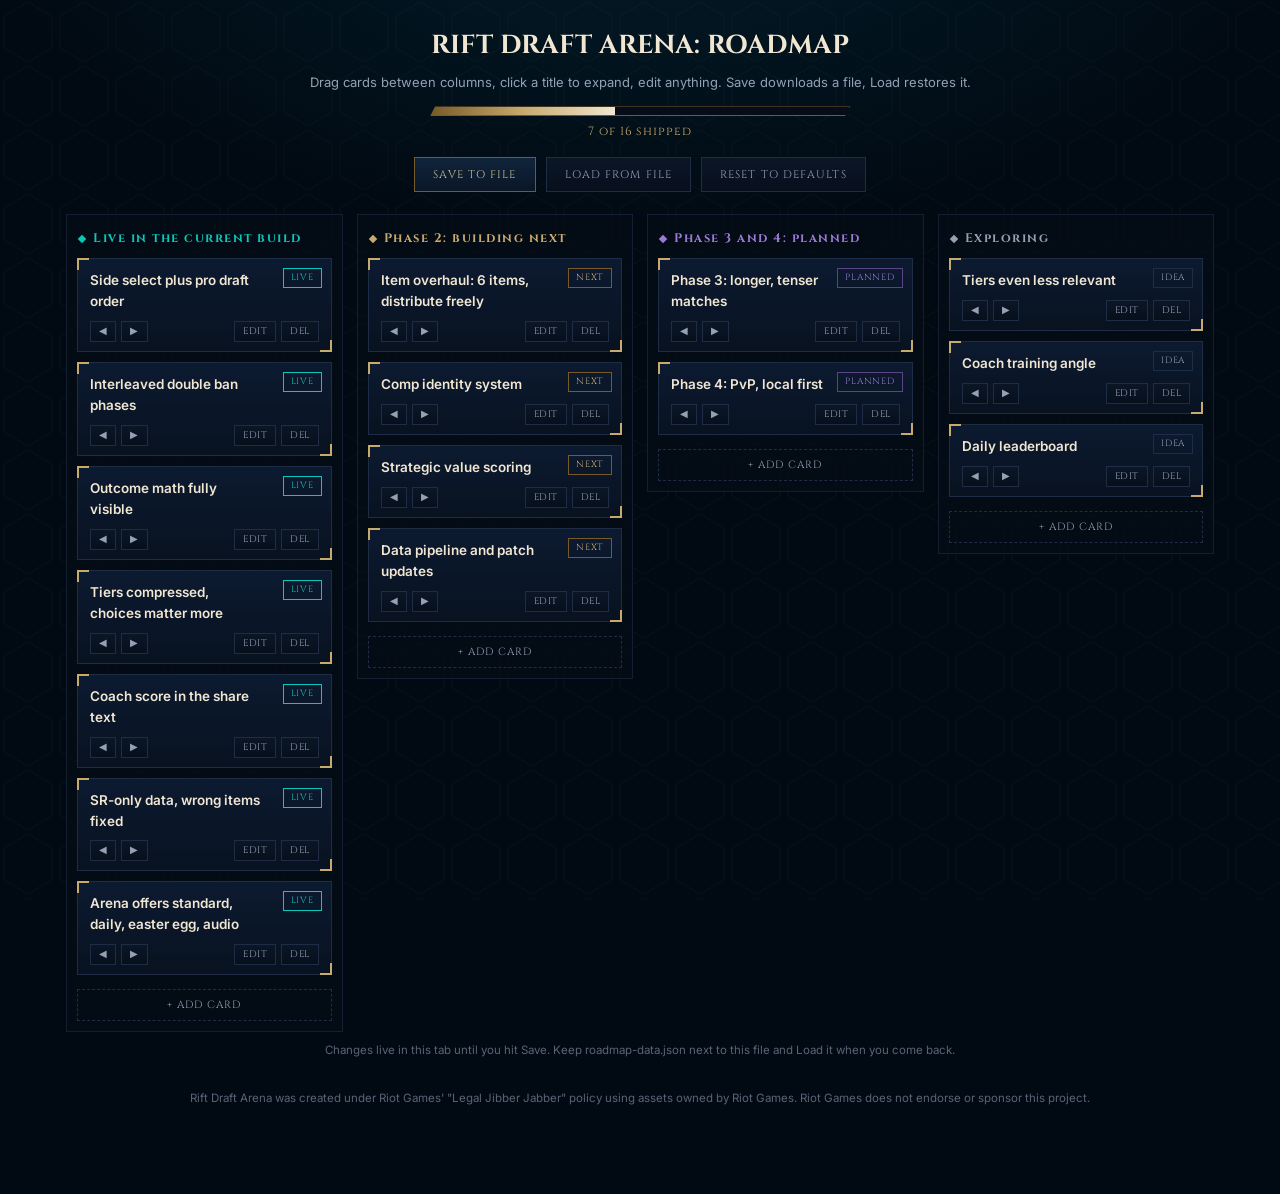
==== roadmap.html @ eca2153c "Initial commit" ====
<!DOCTYPE html>
<html lang="en">
<head>
<meta charset="UTF-8">
<meta name="viewport" content="width=device-width, initial-scale=1.0">
<title>Rift Draft Arena: Roadmap</title>
<link rel="preconnect" href="https://fonts.googleapis.com">
<link rel="preconnect" href="https://fonts.gstatic.com" crossorigin>
<link href="https://fonts.googleapis.com/css2?family=Cinzel:wght@600;700&family=Inter:wght@400;500;600&display=swap" rel="stylesheet">
<style>
:root{
  --bg:#010A13;--panel:#0A1428;--panel2:#060D18;--line:#1E2D45;
  --gold:#C8AA6E;--gold-bright:#F0E6D2;--gold-dim:#785A28;
  --blue:#0AC8B9;--red:#E84057;--purple:#9c7bd6;--text:#94A1B5;
}
*{box-sizing:border-box;margin:0;padding:0}
body{font-family:'Inter',system-ui,sans-serif;background:
  radial-gradient(1100px 540px at 50% -8%, rgba(10,110,140,.18), rgba(1,10,19,0) 60%),var(--bg);
  color:#C4CEDC;font-size:14px;line-height:1.55;min-height:100vh;padding-bottom:60px}
body::before{content:"";position:fixed;inset:0;pointer-events:none;
  background:url('data:image/svg+xml;utf8,<svg xmlns="http://www.w3.org/2000/svg" width="56" height="64" viewBox="0 0 56 64"><path d="M28 2 52 16v32L28 62 4 48V16Z" fill="none" stroke="%23C8AA6E" stroke-opacity="0.045"/></svg>') repeat}
.wrap{max-width:1180px;margin:0 auto;padding:26px 16px;position:relative}
h1{font-family:'Cinzel',serif;color:var(--gold-bright);font-size:26px;text-align:center}
.sub{text-align:center;color:var(--text);margin:6px 0 4px;font-size:13px}
.progress{max-width:420px;margin:14px auto 4px;text-align:center}
.pbar{height:10px;background:var(--panel2);border:1px solid var(--gold-dim);clip-path:polygon(5px 0,100% 0,calc(100% - 5px) 100%,0 100%)}
.pbar i{display:block;height:100%;background:linear-gradient(90deg,#785A28,#C8AA6E,#F0E6D2);transition:width .4s}
.pct{font-family:'Cinzel',serif;color:var(--gold);font-size:12px;margin-top:6px;letter-spacing:.08em}
.toolbar{display:flex;gap:10px;justify-content:center;flex-wrap:wrap;margin:16px 0 22px}
.btn{font-family:'Cinzel',serif;font-size:11px;letter-spacing:.1em;text-transform:uppercase;
  background:linear-gradient(180deg,#10243c,#0a1626);border:1px solid var(--gold-dim);color:#CDBE91;
  padding:9px 18px;cursor:pointer;transition:all .15s}
.btn:hover{border-color:var(--gold);color:var(--gold-bright);box-shadow:0 0 12px rgba(200,170,110,.3)}
.btn.ghost{background:linear-gradient(180deg,#0b1626,#070f1c);border-color:var(--line);color:var(--text)}
.btn.ghost:hover{border-color:var(--gold-dim);color:var(--gold-bright)}
.btn.tiny{padding:4px 9px;font-size:10px;letter-spacing:.06em}
.cols{display:grid;grid-template-columns:repeat(auto-fit,minmax(260px,1fr));gap:14px;align-items:start}
.col{background:rgba(6,13,24,.5);border:1px solid rgba(30,45,69,.6);padding:10px;min-height:140px;transition:outline .1s;outline:1px dashed transparent}
.col.dragover{outline:1px dashed var(--gold);background:rgba(200,170,110,.04)}
.col h2{font-family:'Cinzel',serif;font-size:12.5px;letter-spacing:.12em;margin:4px 2px 10px;display:flex;align-items:center;gap:8px}
.col h2::before{content:"";width:6px;height:6px;transform:rotate(45deg);background:currentColor;flex:none}
.col[data-s="done"] h2{color:var(--blue)} .col[data-s="next"] h2{color:var(--gold)}
.col[data-s="plan"] h2{color:var(--purple)} .col[data-s="idea"] h2{color:var(--text)}
.addbtn{width:100%;margin-top:4px;background:none;border:1px dashed var(--line);color:var(--text);
  font-family:'Cinzel',serif;font-size:10.5px;letter-spacing:.1em;text-transform:uppercase;padding:8px;cursor:pointer}
.addbtn:hover{border-color:var(--gold-dim);color:var(--gold-bright)}
.card{background:linear-gradient(180deg,#0c1a30,#081220);border:1px solid var(--line);padding:11px 12px 9px;margin-bottom:10px;position:relative;transition:border-color .15s,opacity .15s}
.card:hover{border-color:var(--gold)}
.card.dragging{opacity:.4}
.card::before{content:"";position:absolute;top:-1px;left:-1px;width:10px;height:10px;border-top:2px solid var(--gold);border-left:2px solid var(--gold);pointer-events:none}
.card::after{content:"";position:absolute;bottom:-1px;right:-1px;width:10px;height:10px;border-bottom:2px solid var(--gold);border-right:2px solid var(--gold);pointer-events:none}
.card b.title{color:var(--gold-bright);font-weight:600;font-size:13.5px;display:block;padding-right:56px;cursor:pointer}
.pill{position:absolute;top:9px;right:9px;font-family:'Cinzel',serif;font-size:9px;letter-spacing:.08em;padding:2px 7px;border:1px solid}
.p-done{color:var(--blue);border-color:var(--blue)}
.p-next{color:var(--gold);border-color:var(--gold-dim)}
.p-plan{color:var(--purple);border-color:#5a4486}
.p-idea{color:var(--text);border-color:var(--line)}
.det{display:none;margin-top:8px;font-size:12.5px;color:var(--text);border-top:1px solid var(--line);padding-top:8px}
.card.open .det{display:block}
.det .src{color:#7f8ba0;font-style:italic;display:block;margin-bottom:6px}
.cbtns{display:flex;gap:5px;margin-top:9px;flex-wrap:wrap}
.cbtns .btn{padding:3px 8px;font-size:9.5px;letter-spacing:.05em}
.cbtns .spacer{flex:1}
.editform label{display:block;font-family:'Cinzel',serif;font-size:10px;letter-spacing:.08em;color:var(--gold);margin:8px 0 3px;text-transform:uppercase}
.editform input,.editform textarea{width:100%;background:var(--panel2);border:1px solid var(--line);color:#E8EDF5;
  font-family:'Inter',sans-serif;font-size:13px;padding:7px 9px}
.editform input:focus,.editform textarea:focus{outline:none;border-color:var(--blue)}
.editform textarea{resize:vertical;min-height:54px}
.hint{text-align:center;color:#5a6478;font-size:11.5px;margin-top:10px}
.foot{text-align:center;color:#5a6478;font-size:11.5px;margin-top:30px}
input[type=file]{display:none}
@media(prefers-reduced-motion:reduce){.pbar i{transition:none}}
</style>
</head>
<body>
<div class="wrap">
  <h1>RIFT DRAFT ARENA: ROADMAP</h1>
  <p class="sub">Drag cards between columns, click a title to expand, edit anything. Save downloads a file, Load restores it.</p>
  <div class="progress"><div class="pbar"><i id="pfill"></i></div><div class="pct" id="ptxt"></div></div>
  <div class="toolbar">
    <button class="btn" id="saveBtn">Save to file</button>
    <button class="btn ghost" id="loadBtn">Load from file</button>
    <button class="btn ghost" id="resetBtn">Reset to defaults</button>
    <input type="file" id="loadInput" accept="application/json,.json">
  </div>
  <div class="cols" id="board"></div>
  <p class="hint">Changes live in this tab until you hit Save. Keep roadmap-data.json next to this file and Load it when you come back.</p>
  <p class="foot">Rift Draft Arena was created under Riot Games' "Legal Jibber Jabber" policy using assets owned by Riot Games. Riot Games does not endorse or sponsor this project.</p>
</div>
<script>
"use strict";
var DEFAULTS=[
 {s:"done",t:"Side select plus pro draft order",n:"Choose blue or red side, one or two picks at once like championship drafting.",d:"Blue or Red choice before every game. Full tournament sequence: B-R alternating bans (3 each), picks B, RR, BB, R, second ban round R-B-R-B (2 each), then picks R, BB, R. Blue always opens, Red always closes."},
 {s:"done",t:"Interleaved double ban phases",n:"Ban phase intertwined with drafting, second ban phase of 2 each, like pro play.",d:"Both ban rounds sit inside the draft flow on one screen, with live ban rows for both teams. Your bans use the full searchable grid, your picks use the 3-option arena offers."},
 {s:"done",t:"Outcome math fully visible",n:"How do I calc the outcome? Show more detail on how the AI scored so losing makes sense.",d:"The Math panel in every post game: the full formula, your totals and the enemy totals side by side (tiers, synergy, counters, items), the enemy item verdicts, and the exact phase rolls (you 78 rolled 81, enemy 74 rolled 70). Your nerd friend can recalculate every result."},
 {s:"done",t:"Tiers compressed, choices matter more",n:"It feels like the tier list matters more than strategic picking. Maybe tiers should be less relevant.",d:"Tier points went from a 6.5 point spread per champ to 4 (S=9 down to D=5). Max tier gap between teams is now 20 points while synergy, counters and items can swing over 60. First step, more rebalance lands with the Phase 2 scoring rework."},
 {s:"done",t:"Coach score in the share text",n:"Power 61 vs 83, items 15/25. But what does that say about how good you do?",d:"Share and result banner now lead with a Coach score (0 to 100, plus a letter grade) computed only from what you control: 45 percent items, 40 percent synergy, 15 percent counters. Tier luck excluded. Side and phase squares included."},
 {s:"done",t:"SR-only data, wrong items fixed",n:"Opportunity is Arena only, Trinity was not buffed on SR, Locke is not in the game.",d:"Verified against the official 26.12 notes: every item change that patch sits under the Arena header, zero SR item changes. Game corrected: Opportunity replaced by Youmuu's Ghostblade, all false buffed-in-26.12 labels removed, 26.11 SR support item labels kept, Locke removed from the pool, real 26.12 SR champion notes added (Aatrox to Yuumi)."},
 {s:"done",t:"Arena offers standard, daily, easter egg, audio",n:"Earlier feedback rolled in.",d:"3 random options with 2 rerolls is simply how drafting works now. Daily challenge with shared AI seed. Hextech chest easter egg with Hextech Heist. Warriors Of The Flame as soundtrack, volume sliders, League style UI pass."},
 {s:"next",t:"Item overhaul: 6 items, distribute freely",n:"6 items total, max 2 per champion, distribute strategically to the champs that matter most for the comp.",d:"Item budget of 6 across the team, hard cap 2 per champion. Stacking your win condition becomes a real decision. Item pool rebuilt from verified Summoner's Rift data, each entry with a patch reference so nothing stale slips in again."},
 {s:"next",t:"Comp identity system",n:"Choose how the team plays: protect the carry, skirmish, teamfight, scaling, early game, objectives. Less synergy punishment when that was the plan.",d:"Declare your game plan at draft start. Synergy is then scored against that plan, not one universal mold: a poke comp without frontline is fine, a declared frontline comp without tanks gets punished extra hard, nailing your plan pays out extra. This replaces the current one-size-fits-all synergy table."},
 {s:"next",t:"Strategic value scoring",n:"Score points not just on tier list champs but on strategic value. How do we determine this?",d:"With identities and the 6-item budget in place: plan fit, item allocation quality and counter play become the main score drivers, tier points become the floor, not the ceiling. Balance verified by simulation before shipping, same as the draft engine."},
 {s:"next",t:"Data pipeline and patch updates",n:"How do I keep items, champs, buffs and nerfs up to date?",d:"Step one shipped: the SR item importer (sr-item-importer.html) pulls live Data Dragon data, filters map 11 (Classic Summoner's Rift), and exports sr-items.json with stats per item. Next: the game consumes that JSON as its item pool with a visible version label, the champion roster autoloads from ddragon, and each patch we walk the official notes (SR sections only) together for tiers and notes."},
 {s:"plan",t:"Phase 3: longer, tenser matches",n:"The fighting part is really short, the dots get pushed back fast, you see it is cooked early and then you are bored.",d:"Match restructured into more beats: lane phase, first objective, mid game skirmish, Baron, final fight. Smaller map pushes per beat, comeback shutdown mechanics so a lost early game stays winnable, running gold lead bar instead of an instant verdict, pacing with actual suspense."},
 {s:"plan",t:"Phase 4: PvP, local first",n:"A mode where both people pick teams and fight it out. Local play first, then explore online. No clue how to code that safely hahaha.",d:"Hotseat first: drafts are public in real League anyway, so alternating turns on one device works naturally, item phase taken in turns. Online step two: correspondence codes (exchange a compact state string per turn, deterministic sim resolves identically on both ends, zero server). Step three optional: a tiny WebSocket relay (about 30 lines of Node) that only forwards schema-validated draft messages, no accounts, no storage."},
 {s:"idea",t:"Tiers even less relevant",n:"This is something to explore.",d:"After Phase 2 lands, run the sims again and test variants where tiers only break ties. If knowledge-based play stays rewarding without them dominating, push further."},
 {s:"idea",t:"Coach training angle",n:"If this works well maybe coaches can finally learn how to draft properly.",d:"The math panel plus comp identities is basically a draft trainer already. Possible later: scenario mode (here is the enemy comp, fix the draft), and exportable post game reports. Worth revisiting once Phase 2 proves out, also interesting for your own training work."},
 {s:"idea",t:"Daily leaderboard",n:"Follow-up on the viral angle.",d:"Coach scores on the daily are comparable. A shared leaderboard needs a tiny backend, so this rides along with the Phase 4 online work if that happens."}
];
var COLS=[["done","Live in the current build"],["next","Phase 2: building next"],["plan","Phase 3 and 4: planned"],["idea","Exploring"]];
var ORDER=["done","next","plan","idea"];
var PILLS={done:["LIVE","p-done"],next:["NEXT","p-next"],plan:["PLANNED","p-plan"],idea:["IDEA","p-idea"]};
var state={items:[]}, editingId=null, draggingId=null, openIds={}, idSeq=1;

function freshDefaults(){
  return DEFAULTS.map(function(x){return {id:"c"+(idSeq++),s:x.s,t:x.t,n:x.n,d:x.d};});
}
function esc(s){
  return String(s==null?"":s).replace(/&/g,"&amp;").replace(/</g,"&lt;").replace(/>/g,"&gt;").replace(/"/g,"&quot;");
}
function byCol(s){return state.items.filter(function(i){return i.s===s;});}

function render(){
  var board=document.getElementById("board");
  board.innerHTML="";
  COLS.forEach(function(c){
    var col=document.createElement("div");
    col.className="col";col.dataset.s=c[0];
    col.innerHTML="<h2>"+c[1]+"</h2>";
    byCol(c[0]).forEach(function(item){ col.appendChild(makeCard(item)); });
    var add=document.createElement("button");
    add.className="addbtn";add.textContent="+ Add card";
    add.addEventListener("click",function(){
      var it={id:"c"+(idSeq++),s:c[0],t:"New card",n:"",d:""};
      state.items.push(it);editingId=it.id;render();
    });
    col.appendChild(add);
    col.addEventListener("dragover",function(e){e.preventDefault();col.classList.add("dragover");});
    col.addEventListener("dragleave",function(){col.classList.remove("dragover");});
    col.addEventListener("drop",function(e){
      e.preventDefault();col.classList.remove("dragover");
      dropMove(c[0],null);
    });
    board.appendChild(col);
  });
  var done=byCol("done").length;
  document.getElementById("pfill").style.width=(state.items.length?Math.round(100*done/state.items.length):0)+"%";
  document.getElementById("ptxt").textContent=done+" of "+state.items.length+" shipped";
}

function makeCard(item){
  var d=document.createElement("div");
  d.className="card"+(openIds[item.id]?" open":"");
  if(editingId===item.id){ d.appendChild(editForm(item)); return d; }
  d.draggable=true;
  var p=PILLS[item.s];
  d.innerHTML='<span class="pill '+p[1]+'">'+p[0]+'</span>'+
    '<b class="title">'+esc(item.t)+'</b>'+
    '<div class="det">'+(item.n?'<span class="src">Note: "'+esc(item.n)+'"</span>':'')+esc(item.d)+'</div>';
  var btns=document.createElement("div");btns.className="cbtns";
  btns.innerHTML='<button class="btn ghost" data-a="left">&#9664;</button>'+
    '<button class="btn ghost" data-a="right">&#9654;</button>'+
    '<span class="spacer"></span>'+
    '<button class="btn ghost" data-a="edit">Edit</button>'+
    '<button class="btn ghost" data-a="del">Del</button>';
  d.appendChild(btns);
  d.querySelector(".title").addEventListener("click",function(){
    openIds[item.id]=!openIds[item.id];render();
  });
  btns.addEventListener("click",function(e){
    var a=e.target.dataset&&e.target.dataset.a;
    if(!a)return;
    e.stopPropagation();
    if(a==="edit"){editingId=item.id;render();}
    else if(a==="del"){
      if(confirm('Delete "'+item.t+'"?')){
        state.items=state.items.filter(function(x){return x.id!==item.id;});render();
      }
    }
    else{
      var idx=ORDER.indexOf(item.s)+(a==="left"?-1:1);
      if(idx>=0&&idx<ORDER.length){item.s=ORDER[idx];render();}
    }
  });
  d.addEventListener("dragstart",function(e){
    draggingId=item.id;d.classList.add("dragging");
    e.dataTransfer.setData("text/plain",item.id);
    e.dataTransfer.effectAllowed="move";
  });
  d.addEventListener("dragend",function(){draggingId=null;d.classList.remove("dragging");render();});
  d.addEventListener("dragover",function(e){e.preventDefault();e.stopPropagation();});
  d.addEventListener("drop",function(e){
    e.preventDefault();e.stopPropagation();
    dropMove(item.s,item.id);
  });
  return d;
}

function dropMove(targetStatus,beforeId){
  if(!draggingId)return;
  var i=state.items.findIndex(function(x){return x.id===draggingId;});
  if(i<0)return;
  var it=state.items.splice(i,1)[0];
  it.s=targetStatus;
  if(beforeId&&beforeId!==it.id){
    var j=state.items.findIndex(function(x){return x.id===beforeId;});
    state.items.splice(j<0?state.items.length:j,0,it);
  } else {
    state.items.push(it);
  }
  draggingId=null;render();
}

function editForm(item){
  var f=document.createElement("div");f.className="editform";
  f.innerHTML='<label>Title</label><input id="ef_t" value="'+esc(item.t)+'">'+
    '<label>Your note (shown in italics)</label><textarea id="ef_n">'+esc(item.n)+'</textarea>'+
    '<label>Plan / details</label><textarea id="ef_d">'+esc(item.d)+'</textarea>';
  var btns=document.createElement("div");btns.className="cbtns";
  btns.innerHTML='<button class="btn" data-a="save">Save</button><button class="btn ghost" data-a="cancel">Cancel</button>';
  btns.addEventListener("click",function(e){
    var a=e.target.dataset&&e.target.dataset.a;
    if(!a)return;
    if(a==="save"){
      item.t=f.querySelector("#ef_t").value.trim()||"Untitled";
      item.n=f.querySelector("#ef_n").value.trim();
      item.d=f.querySelector("#ef_d").value.trim();
    }
    editingId=null;render();
  });
  f.appendChild(btns);
  return f;
}

document.getElementById("saveBtn").addEventListener("click",function(){
  var out={v:1,app:"rift-draft-arena-roadmap",savedAt:new Date().toISOString(),items:state.items};
  var blob=new Blob([JSON.stringify(out,null,2)],{type:"application/json"});
  var a=document.createElement("a");
  a.href=URL.createObjectURL(blob);
  a.download="roadmap-data.json";
  document.body.appendChild(a);a.click();a.remove();
  setTimeout(function(){URL.revokeObjectURL(a.href);},2000);
});
document.getElementById("loadBtn").addEventListener("click",function(){
  document.getElementById("loadInput").click();
});
document.getElementById("loadInput").addEventListener("change",function(e){
  var file=e.target.files&&e.target.files[0];
  if(!file)return;
  var r=new FileReader();
  r.onload=function(){
    try{
      var data=JSON.parse(r.result);
      if(!data||!Array.isArray(data.items))throw new Error("no items array");
      var ok=data.items.every(function(x){return x&&typeof x.t==="string"&&ORDER.indexOf(x.s)>=0;});
      if(!ok)throw new Error("bad item shape");
      data.items.forEach(function(x){ if(!x.id)x.id="c"+(idSeq++); });
      state.items=data.items;editingId=null;openIds={};render();
    }catch(err){
      alert("Could not load that file: "+err.message);
    }
  };
  r.readAsText(file);
  e.target.value="";
});
document.getElementById("resetBtn").addEventListener("click",function(){
  if(confirm("Reset the board to the built-in defaults? Unsaved changes are lost.")){
    state.items=freshDefaults();editingId=null;openIds={};render();
  }
});

state.items=freshDefaults();
render();
</script>
</body>
</html>
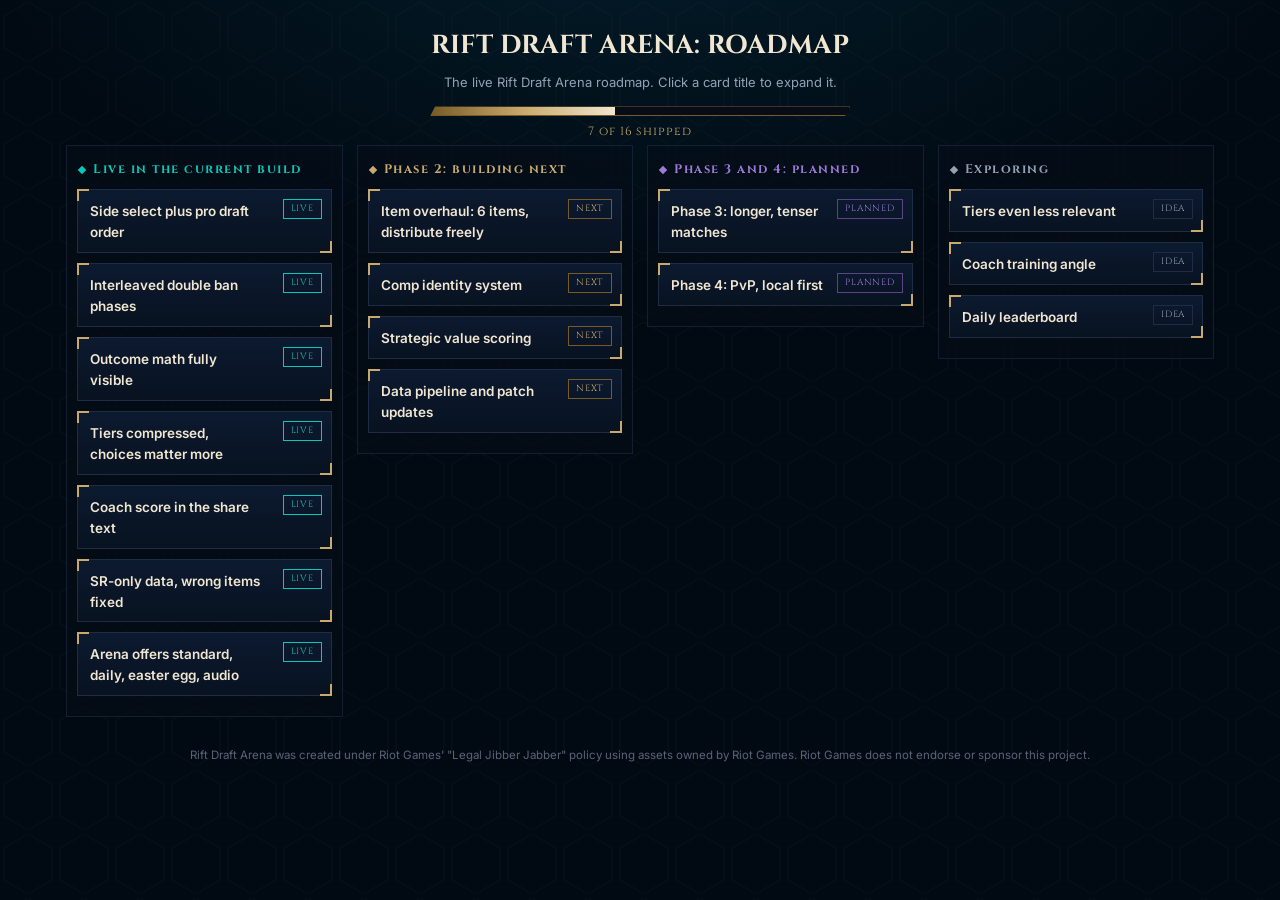
==== commit 868c2669: "Make roadmap.html read-only for visitors, gate editing behind ?edit Visitors opening the full board " ====
--- a/roadmap.html
+++ b/roadmap.html
@@ -89,6 +89,8 @@
 </div>
 <script>
 "use strict";
+/* Read-only by default. Open roadmap.html?edit to enable editing, dragging and Save/Load. */
+var EDIT=/[?&]edit\b/i.test(location.search)||/(^|#)edit\b/i.test(location.hash);
 var DEFAULTS=[
  {s:"done",t:"Side select plus pro draft order",n:"Choose blue or red side, one or two picks at once like championship drafting.",d:"Blue or Red choice before every game. Full tournament sequence: B-R alternating bans (3 each), picks B, RR, BB, R, second ban round R-B-R-B (2 each), then picks R, BB, R. Blue always opens, Red always closes."},
  {s:"done",t:"Interleaved double ban phases",n:"Ban phase intertwined with drafting, second ban phase of 2 each, like pro play.",d:"Both ban rounds sit inside the draft flow on one screen, with live ban rows for both teams. Your bans use the full searchable grid, your picks use the 3-option arena offers."},
@@ -128,19 +130,21 @@
     col.className="col";col.dataset.s=c[0];
     col.innerHTML="<h2>"+c[1]+"</h2>";
     byCol(c[0]).forEach(function(item){ col.appendChild(makeCard(item)); });
-    var add=document.createElement("button");
-    add.className="addbtn";add.textContent="+ Add card";
-    add.addEventListener("click",function(){
-      var it={id:"c"+(idSeq++),s:c[0],t:"New card",n:"",d:""};
-      state.items.push(it);editingId=it.id;render();
-    });
-    col.appendChild(add);
-    col.addEventListener("dragover",function(e){e.preventDefault();col.classList.add("dragover");});
-    col.addEventListener("dragleave",function(){col.classList.remove("dragover");});
-    col.addEventListener("drop",function(e){
-      e.preventDefault();col.classList.remove("dragover");
-      dropMove(c[0],null);
-    });
+    if(EDIT){
+      var add=document.createElement("button");
+      add.className="addbtn";add.textContent="+ Add card";
+      add.addEventListener("click",function(){
+        var it={id:"c"+(idSeq++),s:c[0],t:"New card",n:"",d:""};
+        state.items.push(it);editingId=it.id;render();
+      });
+      col.appendChild(add);
+      col.addEventListener("dragover",function(e){e.preventDefault();col.classList.add("dragover");});
+      col.addEventListener("dragleave",function(){col.classList.remove("dragover");});
+      col.addEventListener("drop",function(e){
+        e.preventDefault();col.classList.remove("dragover");
+        dropMove(c[0],null);
+      });
+    }
     board.appendChild(col);
   });
   var done=byCol("done").length;
@@ -152,47 +156,49 @@
   var d=document.createElement("div");
   d.className="card"+(openIds[item.id]?" open":"");
   if(editingId===item.id){ d.appendChild(editForm(item)); return d; }
-  d.draggable=true;
+  if(EDIT)d.draggable=true;
   var p=PILLS[item.s];
   d.innerHTML='<span class="pill '+p[1]+'">'+p[0]+'</span>'+
     '<b class="title">'+esc(item.t)+'</b>'+
     '<div class="det">'+(item.n?'<span class="src">Note: "'+esc(item.n)+'"</span>':'')+esc(item.d)+'</div>';
-  var btns=document.createElement("div");btns.className="cbtns";
-  btns.innerHTML='<button class="btn ghost" data-a="left">&#9664;</button>'+
-    '<button class="btn ghost" data-a="right">&#9654;</button>'+
-    '<span class="spacer"></span>'+
-    '<button class="btn ghost" data-a="edit">Edit</button>'+
-    '<button class="btn ghost" data-a="del">Del</button>';
-  d.appendChild(btns);
   d.querySelector(".title").addEventListener("click",function(){
     openIds[item.id]=!openIds[item.id];render();
   });
-  btns.addEventListener("click",function(e){
-    var a=e.target.dataset&&e.target.dataset.a;
-    if(!a)return;
-    e.stopPropagation();
-    if(a==="edit"){editingId=item.id;render();}
-    else if(a==="del"){
-      if(confirm('Delete "'+item.t+'"?')){
-        state.items=state.items.filter(function(x){return x.id!==item.id;});render();
+  if(EDIT){
+    var btns=document.createElement("div");btns.className="cbtns";
+    btns.innerHTML='<button class="btn ghost" data-a="left">&#9664;</button>'+
+      '<button class="btn ghost" data-a="right">&#9654;</button>'+
+      '<span class="spacer"></span>'+
+      '<button class="btn ghost" data-a="edit">Edit</button>'+
+      '<button class="btn ghost" data-a="del">Del</button>';
+    d.appendChild(btns);
+    btns.addEventListener("click",function(e){
+      var a=e.target.dataset&&e.target.dataset.a;
+      if(!a)return;
+      e.stopPropagation();
+      if(a==="edit"){editingId=item.id;render();}
+      else if(a==="del"){
+        if(confirm('Delete "'+item.t+'"?')){
+          state.items=state.items.filter(function(x){return x.id!==item.id;});render();
+        }
       }
-    }
-    else{
-      var idx=ORDER.indexOf(item.s)+(a==="left"?-1:1);
-      if(idx>=0&&idx<ORDER.length){item.s=ORDER[idx];render();}
-    }
-  });
-  d.addEventListener("dragstart",function(e){
-    draggingId=item.id;d.classList.add("dragging");
-    e.dataTransfer.setData("text/plain",item.id);
-    e.dataTransfer.effectAllowed="move";
-  });
-  d.addEventListener("dragend",function(){draggingId=null;d.classList.remove("dragging");render();});
-  d.addEventListener("dragover",function(e){e.preventDefault();e.stopPropagation();});
-  d.addEventListener("drop",function(e){
-    e.preventDefault();e.stopPropagation();
-    dropMove(item.s,item.id);
-  });
+      else{
+        var idx=ORDER.indexOf(item.s)+(a==="left"?-1:1);
+        if(idx>=0&&idx<ORDER.length){item.s=ORDER[idx];render();}
+      }
+    });
+    d.addEventListener("dragstart",function(e){
+      draggingId=item.id;d.classList.add("dragging");
+      e.dataTransfer.setData("text/plain",item.id);
+      e.dataTransfer.effectAllowed="move";
+    });
+    d.addEventListener("dragend",function(){draggingId=null;d.classList.remove("dragging");render();});
+    d.addEventListener("dragover",function(e){e.preventDefault();e.stopPropagation();});
+    d.addEventListener("drop",function(e){
+      e.preventDefault();e.stopPropagation();
+      dropMove(item.s,item.id);
+    });
+  }
   return d;
 }
 
@@ -269,8 +275,25 @@
   }
 });
 
-state.items=freshDefaults();
-render();
+if(!EDIT){
+  var _tb=document.querySelector(".toolbar"); if(_tb)_tb.style.display="none";
+  var _hint=document.querySelector(".hint"); if(_hint)_hint.style.display="none";
+  var _sub=document.querySelector(".sub"); if(_sub)_sub.textContent="The live Rift Draft Arena roadmap. Click a card title to expand it.";
+}
+function init(){
+  if(typeof fetch!=="function"){state.items=freshDefaults();render();return;}
+  fetch("roadmap-data.json",{cache:"no-store"})
+    .then(function(r){if(!r.ok)throw new Error("status "+r.status);return r.json();})
+    .then(function(data){
+      if(!data||!Array.isArray(data.items))throw new Error("no items array");
+      var ok=data.items.every(function(x){return x&&typeof x.t==="string"&&ORDER.indexOf(x.s)>=0;});
+      if(!ok)throw new Error("bad item shape");
+      data.items.forEach(function(x){if(!x.id)x.id="c"+(idSeq++);});
+      state.items=data.items;editingId=null;openIds={};render();
+    })
+    .catch(function(){state.items=freshDefaults();render();});
+}
+init();
 </script>
 </body>
 </html>
